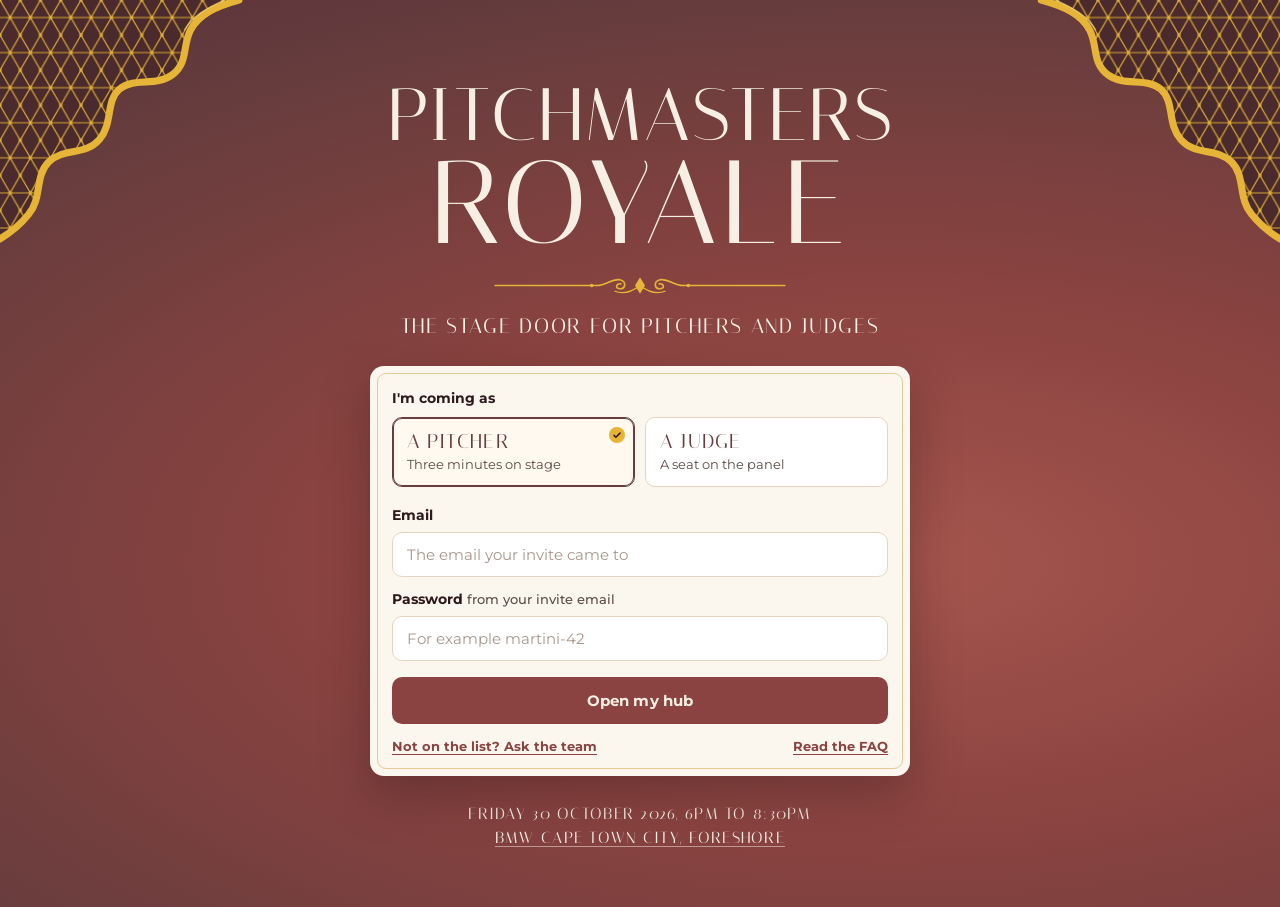
==== index.html @ 41f55804 "Pitchmasters Royale hub, admin console, backend v2 and emails Co-Authored-By: Claude Opus 5.5 <norep" ====
<!DOCTYPE html>
<html lang="en-GB">
<head>
<meta charset="utf-8">
<meta name="viewport" content="width=device-width, initial-scale=1">
<title>Pitchmasters Royale Pitch Hub</title>
<meta name="description" content="The stage door for Pitchmasters Royale pitchers and judges. Friday 30 October 2026, BMW Cape Town City.">
<meta name="theme-color" content="#663C3D">
<meta property="og:title" content="Pitchmasters Royale Pitch Hub">
<meta property="og:description" content="Your licence to pitch starts here. Friday 30 October 2026, BMW Cape Town City.">
<meta property="og:image" content="https://pitchershub.vercel.app/assets/email/royale-share.png">
<meta name="robots" content="noindex">
<link rel="icon" href="data:image/svg+xml,%3Csvg xmlns='http://www.w3.org/2000/svg' viewBox='0 0 64 64'%3E%3Crect width='64' height='64' rx='12' fill='%23663C3D'/%3E%3Ctext x='32' y='45' font-family='Georgia,serif' font-size='38' text-anchor='middle' fill='%23E6B537'%3EP%3C/text%3E%3C/svg%3E">
<link rel="preconnect" href="https://fonts.googleapis.com">
<link rel="preconnect" href="https://fonts.gstatic.com" crossorigin>
<link href="https://fonts.googleapis.com/css2?family=Italiana&family=Montserrat:ital,wght@0,400;0,500;0,600;0,700;0,800;1,500&display=swap" rel="stylesheet">
<link rel="stylesheet" href="assets/royale/tokens.css">
<style>
/* ============================================================
   PITCHMASTERS ROYALE · PITCH HUB · v2
   One file, no build step. Pitchers and judges share the hub;
   the flow switches on the signed-in role.
   Sections: 1 base · 2 stage door · 3 chrome · 4 sheets + steps
             · 5 rail · 6 nav · 7 overlays · 8 done · 9 responsive
   ============================================================ */

/* 1 · BASE -------------------------------------------------- */
*{box-sizing:border-box}
html,body{margin:0}
body{font-family:var(--pm-text);font-size:15px;line-height:1.55;color:var(--pm-ink);background:var(--pm-wine);-webkit-font-smoothing:antialiased}
[hidden]{display:none !important}
a{color:var(--pm-red);font-weight:700;text-decoration:underline;text-underline-offset:3px;text-decoration-thickness:1px}
a:hover{color:var(--pm-wine)}
button,input,textarea,select{font-family:inherit;font-size:inherit;color:inherit}
:focus-visible{outline:3px solid var(--pm-gold);outline-offset:2px;border-radius:6px}
.on-paper :focus-visible{outline-color:var(--pm-gold-ink)}
.display{font-family:var(--pm-display);font-weight:400;text-transform:uppercase;letter-spacing:.04em;line-height:1}
.sr{position:absolute;width:1px;height:1px;overflow:hidden;clip:rect(0 0 0 0);white-space:nowrap}
.spacer{flex:1}
@keyframes pmIn{from{opacity:0;transform:translateY(8px)}to{opacity:1;transform:none}}
@keyframes pmCurtain{from{opacity:0;transform:scale(.97)}to{opacity:1;transform:none}}
@media (prefers-reduced-motion:reduce){*{animation:none !important;transition:none !important}}

.btn{display:inline-flex;align-items:center;justify-content:center;gap:8px;border:0;border-radius:999px;padding:14px 28px;font-weight:700;font-size:15px;letter-spacing:.01em;cursor:pointer;text-decoration:none;transition:background .15s,transform .1s}
.btn:active{transform:translateY(1px)}
.btn-red{background:var(--pm-red);color:var(--pm-cream)}
.btn-red:hover{background:var(--pm-wine);color:var(--pm-cream)}
.btn-gold{background:var(--pm-gold);color:var(--pm-ink)}
.btn-gold:hover{background:var(--pm-gold-soft)}
.btn-line{background:transparent;color:var(--pm-cream);box-shadow:inset 0 0 0 1.5px rgba(247,239,227,.55)}
.btn-line:hover{box-shadow:inset 0 0 0 1.5px var(--pm-cream)}
.btn[disabled],.btn[data-busy="1"]{opacity:.7;cursor:progress}

/* fields */
.field{display:flex;flex-direction:column;gap:6px}
.label{font-size:13.5px;font-weight:700;color:var(--pm-ink)}
.label small{font-weight:500;color:var(--pm-ink-2);font-size:12.5px}
.input,.textarea,.select{width:100%;border:1.5px solid var(--pm-line);border-radius:var(--pm-r-md);padding:12px 14px;font-size:15px;background:#fff;color:var(--pm-ink)}
.textarea{line-height:1.6;resize:vertical}
.input:focus,.textarea:focus{border-color:var(--pm-gold-ink);outline:none;box-shadow:0 0 0 3px rgba(230,181,55,.35)}
::placeholder{color:#a8958c}
.hint{font-size:13px;color:var(--pm-ink-2)}
.wc{font-size:12.5px;font-weight:700;color:var(--pm-ink-2)}
.wc.good{color:var(--pm-ok)}
.chips{display:flex;gap:8px;flex-wrap:wrap}
.chip{padding:9px 16px;font-size:14px;font-weight:600;border-radius:999px;cursor:pointer;background:#fff;border:1.5px solid var(--pm-line);color:var(--pm-ink)}
.chip:hover{border-color:var(--pm-ink-2)}
.chip[aria-pressed="true"]{background:var(--pm-wine);border-color:var(--pm-wine);color:var(--pm-cream)}

/* 2 · STAGE DOOR ------------------------------------------- */
#gate{min-height:100vh;background:var(--pm-gradient);color:var(--pm-cream);position:relative;overflow:hidden;padding:clamp(56px,9vh,96px) 20px 56px;display:flex;flex-direction:column;align-items:center}
.corner{position:absolute;top:0;width:clamp(120px,19vw,260px);pointer-events:none;z-index:0}
.corner.l{left:0}
.corner.r{right:0;transform:scaleX(-1)}
.art{position:absolute;pointer-events:none;z-index:0;filter:drop-shadow(0 18px 30px rgba(30,10,12,.35))}
.gate-art-l{left:-2%;bottom:0;width:clamp(220px,25vw,380px)}
.gate-art-r{right:-2%;bottom:0;width:clamp(220px,25vw,380px)}
.gate-in{position:relative;z-index:1;width:100%;max-width:540px;text-align:center;animation:pmCurtain .6s ease both}
.title{font-family:var(--pm-display);font-weight:400;text-transform:uppercase;line-height:.92;margin:0}
.title .t1{display:block;font-size:clamp(40px,8.4vw,74px);letter-spacing:.02em}
.title .t2{display:block;font-size:clamp(58px,13vw,118px);letter-spacing:.04em}
.flourish{display:block;width:min(300px,70%);height:auto;margin:16px auto 0}
.gate-line{font-family:var(--pm-display);text-transform:uppercase;letter-spacing:.08em;font-size:clamp(17px,2.6vw,21px);margin:16px 0 0;line-height:1.3}
.gate-card{position:relative;background:var(--pm-paper);color:var(--pm-ink);border-radius:var(--pm-r-lg);padding:22px;margin:26px auto 0;text-align:left;box-shadow:var(--pm-shadow)}
.gate-card::before,.sheet::before{content:"";position:absolute;inset:7px;border:1px solid rgba(201,150,42,.45);border-radius:9px;pointer-events:none}
.roles{display:grid;grid-template-columns:1fr 1fr;gap:10px;margin:0 0 18px;border:0;padding:0}
.roles legend{font-size:13.5px;font-weight:700;margin-bottom:8px;padding:0}
.role-opt{position:relative;display:block;cursor:pointer}
.role-opt input{position:absolute;opacity:0;pointer-events:none}
.role-card{display:block;border:1.5px solid var(--pm-line);background:#fff;border-radius:var(--pm-r-md);padding:13px 14px 12px;transition:border-color .15s,box-shadow .15s,background .15s;height:100%}
.role-card b{display:block;padding-right:20px;font-family:var(--pm-display);font-weight:400;text-transform:uppercase;letter-spacing:.06em;font-size:20px;line-height:1.05;color:var(--pm-wine)}
.role-card span{display:block;font-size:12.5px;color:var(--pm-ink-2);margin-top:4px;line-height:1.4}
.role-opt:hover .role-card{border-color:var(--pm-ink-2)}
.role-opt input:checked + .role-card{border-color:var(--pm-wine);background:#fff9f0;box-shadow:inset 0 0 0 1px var(--pm-wine)}
.role-opt input:checked + .role-card::after{content:"";position:absolute;top:10px;right:10px;width:16px;height:16px;border-radius:50%;background:var(--pm-gold) url("data:image/svg+xml,%3Csvg xmlns='http://www.w3.org/2000/svg' viewBox='0 0 16 16'%3E%3Cpath d='M4 8.5l2.5 2.5L12 5.5' fill='none' stroke='%232E1A1B' stroke-width='2' stroke-linecap='round' stroke-linejoin='round'/%3E%3C/svg%3E") center/12px no-repeat}
.role-opt input:focus-visible + .role-card{outline:3px solid var(--pm-gold-ink);outline-offset:2px}
.gate-fields{display:flex;flex-direction:column;gap:12px}
#gateSubmit{width:100%;margin-top:16px;border-radius:var(--pm-r-md)}
.gate-error{background:var(--pm-err-bg);border:1px solid var(--pm-err-line);color:var(--pm-err);border-radius:var(--pm-r-md);padding:11px 13px;margin-top:12px;font-size:13.5px;font-weight:600;line-height:1.45}
.gate-error button{display:inline;background:none;border:0;padding:0;margin-top:6px;color:var(--pm-err);font-weight:800;text-decoration:underline;cursor:pointer}
.gate-help{display:flex;justify-content:space-between;gap:12px;flex-wrap:wrap;margin-top:14px;font-size:13px}
.linkish{background:none;border:0;padding:0;color:var(--pm-red);font-weight:700;text-decoration:underline;text-underline-offset:3px;cursor:pointer;font-size:13px}
.gate-facts{margin-top:26px;font-family:var(--pm-display);text-transform:uppercase;letter-spacing:.08em;font-size:16px;line-height:1.55}
.gate-facts a{color:var(--pm-cream);font-weight:400;text-decoration-color:rgba(247,239,227,.5)}

/* 3 · APP CHROME ------------------------------------------- */
#app{min-height:100vh;position:relative;isolation:isolate}
#app::before{content:"";position:fixed;inset:0;background:var(--pm-gradient);z-index:-1}
.topbar{position:sticky;top:0;z-index:30;background:rgba(58,32,35,.94);backdrop-filter:blur(8px);border-bottom:1px solid rgba(230,181,55,.45);color:var(--pm-cream)}
.topbar-in{max-width:1180px;margin:0 auto;padding:10px clamp(14px,3vw,24px);display:flex;align-items:center;gap:clamp(10px,2vw,18px);flex-wrap:wrap}
.brand{display:flex;flex-direction:column;line-height:1}
.brand .display{font-size:21px;letter-spacing:.06em}
.brand small{font-size:11.5px;color:rgba(247,239,227,.75);margin-top:4px;font-weight:600}
.who{display:flex;align-items:center;gap:8px;border:1px solid rgba(230,181,55,.5);border-radius:999px;padding:5px 6px 5px 14px}
.who-name{font-size:13.5px;font-weight:700;max-width:180px;overflow:hidden;text-overflow:ellipsis;white-space:nowrap}
.who-role{font-size:12px;font-weight:800;background:var(--pm-gold);color:var(--pm-ink);border-radius:999px;padding:3px 10px}
.prog{min-width:120px}
.prog-label{font-size:12px;font-weight:700}
.prog-track{height:6px;background:rgba(247,239,227,.18);border-radius:6px;overflow:hidden;margin-top:4px}
.prog-fill{height:100%;background:var(--pm-gold);border-radius:6px;transition:width .4s ease}
#savePill{font-size:12px;font-weight:700;border-radius:999px;padding:5px 11px;opacity:0;transition:opacity .25s;background:var(--pm-ok-bg);color:var(--pm-ok)}
#savePill.on{opacity:1}
#savePill.err{background:var(--pm-err-bg);color:var(--pm-err);opacity:1}
.top-actions{display:flex;gap:6px;align-items:center}
.top-btn{background:none;border:1px solid rgba(247,239,227,.4);color:var(--pm-cream);border-radius:999px;padding:7px 13px;font-size:13px;font-weight:700;cursor:pointer}
.top-btn:hover{border-color:var(--pm-cream)}
.top-btn.gold{background:var(--pm-gold);border-color:var(--pm-gold);color:var(--pm-ink)}
.top-btn.quiet{border-color:transparent;text-decoration:underline;text-underline-offset:3px;font-weight:600}
.shell{position:relative;z-index:1;max-width:1180px;margin:0 auto;padding:clamp(20px,4vw,34px) clamp(14px,3vw,24px) 56px}

/* 4 · SHEETS + STEPS --------------------------------------- */
.step{animation:pmIn .35s ease both}
.sheet{position:relative;background:var(--pm-paper);border-radius:var(--pm-r-lg);padding:clamp(26px,4.5vw,46px) clamp(22px,4.5vw,48px);box-shadow:var(--pm-shadow);overflow:hidden}
.sheet + .sheet{margin-top:18px}
.sheet h1,.sheet h2{font-family:var(--pm-display);font-weight:400;text-transform:uppercase;letter-spacing:.04em;color:var(--pm-wine);margin:0;line-height:.98}
.sheet h1{font-size:clamp(38px,6vw,66px)}
.sheet h2{font-size:clamp(24px,3vw,30px)}
.lede{font-size:16px;color:var(--pm-ink);max-width:60ch;margin:14px 0 0}
.lede.soft{color:var(--pm-ink-2);font-size:15px}
.sheet .art{opacity:.95}
.two-col{display:grid;grid-template-columns:1.45fr 1fr;gap:18px;align-items:start}
.stack{display:flex;flex-direction:column;gap:18px}
.pair{display:grid;grid-template-columns:1fr 1fr;gap:14px}

/* welcome */
.welcome-in{position:relative;z-index:1;max-width:620px}
.welcome-art{right:-30px;bottom:-10px;width:clamp(220px,32vw,380px)}
#checklist{list-style:none;margin:26px 0 0;padding:0;display:flex;flex-direction:column;gap:8px;max-width:470px}
.check{display:flex;align-items:center;gap:12px;width:100%;text-align:left;padding:11px 14px;border-radius:var(--pm-r-md);cursor:pointer;background:#fff;border:1.5px solid var(--pm-line)}
.check:hover{border-color:var(--pm-ink-2)}
.check.done{background:var(--pm-ok-bg);border-color:var(--pm-ok-line)}
.check-dot{width:22px;height:22px;flex:none;border-radius:50%;display:flex;align-items:center;justify-content:center;font-size:12px;font-weight:800;color:#fff;border:2px solid #cdb9a8}
.check.done .check-dot{background:var(--pm-ok);border-color:var(--pm-ok)}
.check-label{font-size:15px;font-weight:700}
.check-tag{font-size:12.5px;font-weight:700;color:var(--pm-ink-2)}
.check.done .check-tag{color:var(--pm-ok)}

/* the night */
.facts{display:grid;grid-template-columns:1fr 1fr;gap:18px 24px;margin-top:22px}
.fact dt{font-size:12.5px;font-weight:700;color:var(--pm-ink-2)}
.fact dd{margin:3px 0 0;font-family:var(--pm-display);text-transform:uppercase;letter-spacing:.05em;font-size:22px;line-height:1.15;color:var(--pm-ink)}
.fact dd small{display:block;font-family:var(--pm-text);text-transform:none;letter-spacing:0;font-size:13.5px;color:var(--pm-ink-2);margin-top:4px}
.run{list-style:none;margin:16px 0 0;padding:0;counter-reset:run}
.run li{display:flex;gap:14px;padding:12px 0;border-top:1px solid var(--pm-line);counter-increment:run}
.run li::before{content:counter(run);font-family:var(--pm-display);font-size:22px;color:var(--pm-red);width:22px;flex:none;line-height:1.1}
.run b{display:block;font-size:15px}
.run span{font-size:13.5px;color:var(--pm-ink-2)}
.wine-card{position:relative;background:var(--pm-night);color:var(--pm-cream);border-radius:var(--pm-r-lg);padding:28px;overflow:hidden;box-shadow:var(--pm-shadow)}
.wine-card .corner{width:110px}
.wine-card h2{font-family:var(--pm-display);font-weight:400;text-transform:uppercase;letter-spacing:.05em;color:var(--pm-gold);font-size:30px;line-height:1;margin:34px 0 0;position:relative}
.wine-card p{position:relative;margin:12px 0 0;font-size:14.5px}
.wine-card .muted{color:rgba(247,239,227,.82);font-size:13.5px}
.dress{margin-top:16px;padding:14px 16px;border-radius:var(--pm-r-md);background:rgba(247,239,227,.08);border:1px solid rgba(230,181,55,.35);position:relative}
.dress b{color:var(--pm-gold)}

/* three minutes */
.tips{display:grid;grid-template-columns:repeat(auto-fit,minmax(230px,1fr));gap:14px;margin:24px 0 0}
.tip{background:#fff;border:1px solid var(--pm-line);border-radius:var(--pm-r-md);padding:20px}
.tip h3{font-family:var(--pm-display);font-weight:400;text-transform:uppercase;letter-spacing:.06em;font-size:21px;margin:0;color:var(--pm-red)}
.tip p{font-size:14px;margin:8px 0 0}
.nudge{display:flex;gap:14px;align-items:center;flex-wrap:wrap;background:#fff7e3;border:1.5px solid var(--pm-gold);border-radius:var(--pm-r-md);padding:14px 18px;margin-top:20px}
.nudge p{flex:1;min-width:220px;font-size:14px;color:#5e440c;font-weight:600;margin:0}

/* photo */
.drop{display:block;margin-top:22px;border:2px dashed #d4c2b0;border-radius:var(--pm-r-lg);cursor:pointer;background:#fff;transition:border-color .15s}
.drop:hover,.drop.dragover{border-color:var(--pm-red)}
.drop.filled{border-style:solid;border-color:var(--pm-ok-line);padding:14px}
.drop-empty{padding:52px 24px;text-align:center}
.drop-empty b{display:block;font-family:var(--pm-display);font-weight:400;text-transform:uppercase;letter-spacing:.06em;font-size:28px;color:var(--pm-wine)}
.drop-empty span{display:block;font-size:14px;color:var(--pm-ink-2);margin-top:6px}
#coverPreview{width:100%;height:340px;border-radius:var(--pm-r-md);background:#eee center/cover no-repeat}
#coverCaption{font-size:13.5px;font-weight:700;color:var(--pm-ok);margin-top:10px}
#coverCaption.busy{color:var(--pm-ink-2)}
#coverCaption.err{color:var(--pm-err)}

/* review */
.rev{background:#fff;border:1px solid var(--pm-line);border-radius:var(--pm-r-md);padding:18px 20px}
.rev + .rev{margin-top:12px}
.rev-head{display:flex;align-items:center;justify-content:space-between;gap:12px;margin-bottom:6px}
.rev-head h3{font-family:var(--pm-display);font-weight:400;text-transform:uppercase;letter-spacing:.06em;font-size:20px;margin:0;color:var(--pm-wine)}
.rev-actions{display:flex;gap:12px}
.rev-note{font-size:13px;font-style:italic;color:var(--pm-ink-2);margin:0 0 6px}
.rev-row{display:grid;grid-template-columns:130px 1fr;gap:14px;padding:8px 0;border-top:1px solid var(--pm-paper-2)}
.rev-k{font-size:12.5px;font-weight:700;color:var(--pm-ink-2)}
.rev-v{font-size:14.5px;white-space:pre-wrap;overflow-wrap:anywhere}
.rev-v.empty{color:var(--pm-err);font-weight:600}
.lock-error{margin-top:14px}

/* 5 · RAIL (as the room will see you) ---------------------- */
.col-wrap{display:flex;gap:22px;align-items:flex-start}
.col-main{flex:1;min-width:0}
#rail{width:330px;flex:none;position:sticky;top:96px}
.bill{position:relative;background:var(--pm-night);color:var(--pm-cream);border-radius:var(--pm-r-lg);overflow:hidden;box-shadow:var(--pm-shadow)}
.bill::after{content:"";position:absolute;inset:7px;border:1px solid rgba(230,181,55,.5);border-radius:9px;pointer-events:none}
.bill-top{display:flex;justify-content:space-between;align-items:center;padding:14px 20px 0;font-size:12px;font-weight:700;color:rgba(247,239,227,.82)}
.bill-top b{background:var(--pm-gold);color:var(--pm-ink);border-radius:999px;padding:2px 9px;font-size:11.5px}
.bill-photo{margin:12px 16px 0;height:220px;border-radius:8px;background:#4a2b2e center/cover no-repeat;display:flex;align-items:center;justify-content:center;font-size:13px;color:rgba(247,239,227,.7);font-weight:600}
.bill-body{padding:16px 22px 24px}
.bill-name{font-family:var(--pm-display);text-transform:uppercase;letter-spacing:.05em;font-size:26px;line-height:1;color:var(--pm-gold)}
.bill-sub{font-size:14px;font-style:italic;margin-top:6px;color:var(--pm-cream)}
.bill-rule{display:block;width:150px;margin:14px 0}
.bill-text{font-size:13.5px;line-height:1.6;color:rgba(247,239,227,.9)}
.bill-foot{font-size:12px;color:rgba(247,239,227,.65);margin-top:14px;font-weight:600}
.rail-note{font-size:12.5px;color:rgba(247,239,227,.85);text-align:center;margin-top:10px}

/* 6 · NAV --------------------------------------------------- */
.nav{margin-top:26px;color:var(--pm-cream)}
.nav-steps{list-style:none;margin:0;padding:0;display:flex;flex-wrap:wrap;justify-content:center;gap:4px}
.nav-step{display:flex;align-items:center;gap:8px;padding:6px 10px;border-radius:999px;background:none;border:0;color:inherit;cursor:pointer}
.nav-step:hover{background:rgba(247,239,227,.08)}
.nav-num{width:30px;height:30px;flex:none;border-radius:50%;display:flex;align-items:center;justify-content:center;font-weight:800;font-size:13px;border:1.5px solid rgba(247,239,227,.55)}
.nav-step.done .nav-num{background:rgba(247,239,227,.14);border-color:var(--pm-gold);color:var(--pm-gold)}
.nav-step.active .nav-num{background:var(--pm-gold);border-color:var(--pm-gold);color:var(--pm-ink)}
.nav-label{font-size:13.5px;font-weight:600;color:rgba(247,239,227,.82);white-space:nowrap}
.nav-step.active .nav-label{color:var(--pm-cream);font-weight:800}
.nav-bar{display:flex;align-items:center;justify-content:space-between;gap:14px;flex-wrap:wrap;margin-top:18px}
.nav-next{font-size:14px;color:rgba(247,239,227,.85)}
.nav-next b{color:var(--pm-cream)}

/* 7 · OVERLAYS --------------------------------------------- */
.scrim{position:fixed;inset:0;background:rgba(42,22,24,.72);display:flex;align-items:center;justify-content:center;padding:20px;z-index:60}
.modal{background:var(--pm-paper);border-radius:var(--pm-r-lg);width:min(620px,100%);max-height:90vh;overflow:auto;box-shadow:0 30px 80px rgba(0,0,0,.45);animation:pmCurtain .3s ease both}
.modal.small{width:min(470px,100%)}
.modal-head{position:relative;background:var(--pm-night);color:var(--pm-cream);padding:24px 26px;overflow:hidden}
.modal-head .corner{width:96px}
.modal-head h2{position:relative;font-family:var(--pm-display);font-weight:400;text-transform:uppercase;letter-spacing:.05em;font-size:32px;line-height:1;margin:0;color:var(--pm-cream)}
.modal-head p{position:relative;margin:6px 0 0;font-size:14px;color:rgba(247,239,227,.85)}
.modal-x{position:absolute;top:14px;right:14px;width:36px;height:36px;border-radius:50%;border:1px solid rgba(247,239,227,.4);background:none;color:var(--pm-cream);font-size:18px;cursor:pointer;z-index:2}
.modal-body{padding:18px 26px 24px}
.faq-item{padding:14px 0;border-bottom:1px solid var(--pm-line)}
.faq-item h3{font-size:15.5px;margin:0}
.faq-item p{margin:4px 0 0;font-size:14px;color:var(--pm-ink-2)}
.host{display:flex;gap:12px;align-items:center;margin-bottom:14px}
.host-mark{width:44px;height:44px;border-radius:50%;background:var(--pm-wine);color:var(--pm-gold);font-family:var(--pm-display);font-size:22px;display:flex;align-items:center;justify-content:center;flex:none}
.ok-note{background:var(--pm-ok-bg);border:1px solid var(--pm-ok-line);border-radius:var(--pm-r-md);padding:16px;color:var(--pm-ok);font-weight:700;text-align:center}

/* 8 · DONE -------------------------------------------------- */
#done{position:fixed;inset:0;z-index:70;overflow:auto;background:var(--pm-gradient);color:var(--pm-cream);display:flex;align-items:center;justify-content:center;padding:56px 20px}
.done-in{position:relative;z-index:1;max-width:620px;text-align:center;animation:pmCurtain .6s ease both}
.done-in .title .t1{font-size:clamp(30px,5.6vw,46px)}
.done-in .title .t2{font-size:clamp(46px,10vw,92px)}
.done-copy{font-size:16.5px;margin:18px auto 0;max-width:46ch}
.recap{list-style:none;background:rgba(42,22,24,.35);border:1px solid rgba(230,181,55,.4);border-radius:var(--pm-r-lg);padding:14px 20px;margin:22px auto 0;max-width:420px;text-align:left}
.recap li{display:flex;align-items:center;gap:12px;padding:7px 0}
.recap i{width:22px;height:22px;flex:none;border-radius:50%;display:flex;align-items:center;justify-content:center;font-style:normal;font-size:12px;font-weight:800;border:1.5px solid rgba(247,239,227,.5)}
.recap li.in i{background:var(--pm-gold);border-color:var(--pm-gold);color:var(--pm-ink)}
.recap span{font-weight:700}
.recap em{margin-left:auto;font-style:normal;font-size:13px;color:rgba(247,239,227,.85)}
.done-mail{margin-top:16px;font-size:14px;color:rgba(247,239,227,.9)}
.done-art{bottom:0;right:2%;width:clamp(200px,26vw,360px)}

/* 9 · RESPONSIVE ------------------------------------------- */
@media (max-width:980px){
  .col-wrap{flex-direction:column}
  #rail{position:static;width:100%;max-width:460px;margin:0 auto}
  .gate-art-l,.gate-art-r{opacity:.35}
}
@media (max-width:760px){
  .two-col{grid-template-columns:1fr}
  .welcome-art,.done-art{display:none}
  .facts{grid-template-columns:1fr}
  .gate-art-l,.gate-art-r{display:none}
  .prog{display:none}
  .nav-label{display:none}
  .rev-row{grid-template-columns:1fr;gap:2px}
  .topbar{position:static}
  .topbar-in{row-gap:8px}
}
@media (max-width:520px){
  .who-name{max-width:110px}
  .brand small{display:none}
  .top-btn{padding:6px 10px}
  #coverPreview{height:260px}
  .roles{gap:8px}
  .role-card{padding:11px 11px 10px}
  .role-card b{font-size:18px}
  .pair{grid-template-columns:1fr}
  .brand{flex-basis:100%}
  .nav-step{padding:4px 3px}
  .nav-num{width:30px;height:30px}
  .nav-next{display:none}
}
</style>
</head>
<body>

<!-- ======================= STAGE DOOR ======================= -->
<section id="gate" aria-labelledby="gateTitle">
  <img class="corner l" src="assets/royale/lattice-corner.svg" alt="">
  <img class="corner r" src="assets/royale/lattice-corner.svg" alt="">
  <img class="art gate-art-l" src="assets/royale/card-player-left.webp" alt="" onerror="this.remove()">
  <img class="art gate-art-r" src="assets/royale/card-player-right.webp" alt="" onerror="this.remove()">

  <div class="gate-in">
    <h1 class="title" id="gateTitle"><span class="t1">Pitchmasters</span><span class="t2">Royale</span></h1>
    <img class="flourish" src="assets/royale/flourish.svg" alt="">
    <p class="gate-line">The stage door for pitchers and judges</p>

    <form class="gate-card on-paper" id="gateForm" autocomplete="on" novalidate>
      <fieldset class="roles">
        <legend>I'm coming as</legend>
        <label class="role-opt">
          <input type="radio" name="role" value="pitcher" checked>
          <span class="role-card"><b>A pitcher</b><span>Three minutes on stage</span></span>
        </label>
        <label class="role-opt">
          <input type="radio" name="role" value="judge">
          <span class="role-card"><b>A judge</b><span>A seat on the panel</span></span>
        </label>
      </fieldset>
      <div class="gate-fields">
        <div class="field">
          <label class="label" for="gateEmail">Email</label>
          <input class="input" id="gateEmail" type="email" name="email" placeholder="The email your invite came to" autocomplete="username" inputmode="email">
        </div>
        <div class="field">
          <label class="label" for="gatePassword">Password <small>from your invite email</small></label>
          <input class="input" id="gatePassword" type="password" name="password" placeholder="For example martini-42" autocomplete="current-password">
        </div>
      </div>
      <div id="gateError" class="gate-error" role="alert" hidden></div>
      <button class="btn btn-red" id="gateSubmit" type="submit">Open my hub</button>
      <div class="gate-help">
        <button type="button" class="linkish" data-open="ask">Not on the list? Ask the team</button>
        <button type="button" class="linkish" data-open="faq">Read the FAQ</button>
      </div>
    </form>

    <div class="gate-facts">
      <div id="gateWhen">Friday 30 October 2026, 6pm to 8:30pm</div>
      <div><a id="gateWhere" href="#" target="_blank" rel="noopener">BMW Cape Town City, Foreshore</a></div>
    </div>
  </div>
</section>

<!-- =========================== APP =========================== -->
<section id="app" hidden>
  <header class="topbar">
    <div class="topbar-in">
      <div class="brand"><span class="display">Pitchmasters Royale</span><small>Pitch hub</small></div>
      <div class="spacer"></div>
      <div class="who"><span class="who-name" id="whoName"></span><span class="who-role" id="whoRole"></span></div>
      <div class="prog" aria-live="polite">
        <div class="prog-label"><span id="doneCount">0</span> of <span id="doneTotal">6</span> done</div>
        <div class="prog-track"><div class="prog-fill" id="progFill" style="width:0%"></div></div>
      </div>
      <div id="savePill" role="status" aria-live="polite">Saved</div>
      <div class="top-actions">
        <button class="top-btn" data-open="faq">FAQ</button>
        <button class="top-btn gold" data-open="ask">Ask the team</button>
        <button class="top-btn quiet" id="signOut">Sign out</button>
      </div>
    </div>
  </header>

  <main class="shell">

    <!-- WELCOME -->
    <div class="step" data-step="welcome" hidden>
      <div class="sheet on-paper">
        <img class="art welcome-art" src="assets/royale/ticket-hands.webp" alt="" onerror="this.remove()">
        <div class="welcome-in">
          <h1><span data-only="pitcher">Your licence to pitch, </span><span data-only="judge">Welcome to the panel, </span><span id="welcomeFirst"></span></h1>
          <p class="lede" data-only="pitcher">You're on the bill for Pitchmasters Royale on <strong class="ev-date"></strong>. Three minutes, one spotlight and a room full of Voters in bow ties. This hub is where you hand us everything we need to put you on that stage looking unmissable.</p>
          <p class="lede" data-only="judge">Thank you for judging Pitchmasters Royale on <strong class="ev-date"></strong>. This hub is where you give us your headshot and a short profile, so we can introduce you properly on the night.</p>
          <p class="lede soft">Do these in order or jump around. Everything saves as you go, and it's all due by <strong class="ev-deadline"></strong>.</p>
          <ul id="checklist"></ul>
          <button class="btn btn-red" style="margin-top:26px" data-nav="next">Start with the night</button>
        </div>
      </div>
    </div>

    <!-- THE NIGHT -->
    <div class="step" data-step="night" hidden>
      <div class="two-col">
        <div class="sheet on-paper">
          <h1>The night</h1>
          <p class="lede">The name's Pitchmasters. Pitchmasters Royale. Our Casino Royale year-end gala, hosted by <span class="ev-host"></span>.</p>
          <dl class="facts">
            <div class="fact"><dt>Date</dt><dd class="ev-date"></dd></div>
            <div class="fact"><dt>Time</dt><dd class="ev-time"></dd></div>
            <div class="fact"><dt>Venue</dt><dd><span class="ev-venue"></span><small><a class="ev-map" href="#" target="_blank" rel="noopener"><span class="ev-venue-line"></span></a></small></dd></div>
            <div class="fact"><dt>On the night</dt><dd>Live pitches<small>Casino-style fun, a drinks tasting, good food and networking</small></dd></div>
          </dl>
          <h2 style="margin-top:30px">How it runs</h2>
          <ol class="run">
            <li><div><b>Doors open</b><span>Arrive, find your people, try your luck at the tables</span></div></li>
            <li><div><b>The pitches</b><span><span class="ev-mins"></span> minutes each, back to back</span></div></li>
            <li><div><b>The verdict</b><span>The judges and the Voters have their say</span></div></li>
            <li><div><b>A Pitchmaster is crowned</b><span>One story takes the title</span></div></li>
          </ol>
        </div>
        <div class="wine-card">
          <img class="corner r" src="assets/royale/lattice-corner.svg" alt="">
          <div data-only="pitcher">
            <h2>First in, best dressed</h2>
            <p>Arrive at <strong class="ev-early"></strong> and we'll film extra reels of you for your own channels, and Andrew will run your pitch through with you before doors, so you walk on certain.</p>
            <p class="muted">Choose your arrival time on the Logistics step.</p>
          </div>
          <div data-only="judge">
            <h2>Settle in before doors</h2>
            <p>Doors open at <strong class="ev-doors"></strong>. Give yourself time to park, grab a drink and meet the rest of the panel before the first pitcher walks on.</p>
            <p class="muted">Choose your arrival time on the Logistics step.</p>
          </div>
          <div class="dress"><b>Dress code.</b> <span class="ev-dress"></span></div>
        </div>
      </div>
    </div>

    <!-- THREE MINUTES (pitchers) -->
    <div class="step" data-step="three" hidden>
      <div class="sheet on-paper">
        <h1>Make three minutes count</h1>
        <p class="lede">Three minutes, then the bell. No slides, no lectern, just you and the room. Here's what wins it, and space to draft your own.</p>
        <div class="tips">
          <div class="tip"><h3>Storytelling</h3><p>Open on a moment, not a mission statement. One person, one turning point, one thing that changed. A room forgets your stats by the bar, but it remembers a story all the way home. Facts tell, stories sell.</p></div>
          <div class="tip"><h3>Presenting</h3><p>Plant your feet and pick three faces in the crowd to talk to, like friends. Slow down. A held pause pulls a room in closer than any clever line. Let your hands stay still until they have something to say.</p></div>
          <div class="tip"><h3>Business talk</h3><p>Say the problem so plainly a child would nod along. Then your fix, one proof that it already works, and a clear ask. Bring the one number that matters, not a spreadsheet. Clarity is the whole game.</p></div>
        </div>
      </div>
      <div class="sheet on-paper">
        <h2>Now draft yours</h2>
        <p class="lede soft">Sentence starters to get you moving. Nothing here is saved or sent; it's yours to rehearse. You can copy it from the Review at the end.</p>
        <div class="stack" style="margin-top:18px">
          <div class="field"><label class="label" for="pOpen">Your opening</label><input class="input" id="pOpen" data-field="pOpen" placeholder="It started when..."></div>
          <div class="field"><label class="label" for="pProblem">The problem</label><input class="input" id="pProblem" data-field="pProblem" placeholder="Every day, [who] struggles to..."></div>
          <div class="field"><label class="label" for="pBuild">Your fix and the proof</label><input class="input" id="pBuild" data-field="pBuild" placeholder="So we built ..., and already ..."></div>
          <div class="field"><label class="label" for="pAsk">Your ask</label><input class="input" id="pAsk" data-field="pAsk" placeholder="Tonight, I'm asking you to..."></div>
        </div>
        <div class="nudge">
          <p>Now say it out loud and time yourself to 2:45. Not there yet? Change a line and go again until it sounds like you.</p>
          <button type="button" class="linkish" id="clearPractice">Clear and start over</button>
        </div>
      </div>
    </div>

    <!-- PHOTO / PROGRAMME / PROFILE / REVIEW share the rail -->
    <div class="col-wrap" id="colWrap" hidden>
      <div class="col-main">

        <!-- PHOTO -->
        <div class="step" data-step="photo" hidden>
          <div class="sheet on-paper">
            <h1 data-only="pitcher">Look the part</h1>
            <h1 data-only="judge">Your headshot</h1>
            <p class="lede" data-only="pitcher">It goes on the programme and up on the screens. You, looking like the founder you are: portrait, bright, shoulders up.</p>
            <p class="lede" data-only="judge">We'll use it to introduce you on the screens and in our posts. A clear, bright, shoulders-up portrait works best.</p>
            <label class="drop" id="coverDrop">
              <input type="file" id="coverInput" accept="image/*" class="sr">
              <span id="coverFilled" hidden><span id="coverPreview" style="display:block"></span><span id="coverCaption" style="display:block"></span></span>
              <span class="drop-empty" id="coverEmpty" style="display:block"><b>Drop your photo here</b><span>or tap to choose one. JPG or PNG, portrait works best.</span></span>
            </label>
          </div>
        </div>

        <!-- SYNOPSIS (pitchers) -->
        <div class="step" data-step="synopsis" hidden>
          <div class="sheet on-paper">
            <h1>Your story in fifty words</h1>
            <p class="lede">This is your programme copy, what the Voters read before you speak. Give them the hook, not the CV.</p>
            <div class="stack" style="margin-top:22px">
              <div class="field"><label class="label" for="fBusiness">Business name</label><input class="input" id="fBusiness" data-field="business" placeholder="Your business"></div>
              <div class="field"><label class="label" for="fTagline">Tagline</label><input class="input" id="fTagline" data-field="tagline" placeholder="One line that sums you up"></div>
              <div class="field">
                <div style="display:flex;justify-content:space-between;align-items:baseline;gap:10px"><label class="label" for="fSynopsis">Synopsis</label><span class="wc" id="wcSynopsis" aria-live="polite">0 of about 50 words</span></div>
                <textarea class="textarea" id="fSynopsis" data-field="synopsis" rows="6" placeholder="Who you are, what you've built, and why the room should lean in"></textarea>
              </div>
            </div>
          </div>
        </div>

        <!-- PROFILE (judges) -->
        <div class="step" data-step="profile" hidden>
          <div class="sheet on-paper">
            <h1>Your judge's profile</h1>
            <p class="lede">How we'll introduce you to the room. Keep the bio short and human: what you do, and why founders should be glad you're on the panel.</p>
            <div class="stack" style="margin-top:22px">
              <div class="pair">
                <div class="field"><label class="label" for="fTitle">Job title</label><input class="input" id="fTitle" data-field="title" placeholder="For example Founder and CEO"></div>
                <div class="field"><label class="label" for="fCompany">Company</label><input class="input" id="fCompany" data-field="business" placeholder="Where you work"></div>
              </div>
              <div class="field">
                <div style="display:flex;justify-content:space-between;align-items:baseline;gap:10px"><label class="label" for="fBio">Short bio</label><span class="wc" id="wcBio" aria-live="polite">0 of 50 to 80 words</span></div>
                <textarea class="textarea" id="fBio" data-field="bio" rows="6" placeholder="Written in the third person, 50 to 80 words"></textarea>
              </div>
              <div class="field">
                <span class="label" id="lensLabel">Your judging lens <small>if you know it</small></span>
                <div class="chips" id="lensChips" role="group" aria-labelledby="lensLabel"></div>
              </div>
              <div class="field"><label class="label" for="fLinkedin">LinkedIn or website</label><input class="input" id="fLinkedin" data-field="linkedin" placeholder="linkedin.com/in/yourname"></div>
            </div>
          </div>
        </div>

        <!-- REVIEW -->
        <div class="step" data-step="review" hidden>
          <div class="sheet on-paper">
            <h1>One last look</h1>
            <p class="lede">Everything you're handing us. Edit anything that's not quite right, then lock it in. You can still change things until <strong class="ev-deadline"></strong>.</p>
            <div id="reviewList" style="margin-top:22px"></div>
            <div id="lockError" class="gate-error lock-error" role="alert" hidden></div>
          </div>
        </div>
      </div>

      <aside id="rail" aria-label="Preview">
        <div class="bill">
          <div class="bill-top"><span id="billLabel">As the room will see you</span><b>Live preview</b></div>
          <div class="bill-photo" id="billPhoto">Your photo</div>
          <div class="bill-body">
            <div class="bill-name" id="billName"></div>
            <div class="bill-sub" id="billSub"></div>
            <img class="bill-rule" src="assets/royale/flourish.svg" alt="">
            <div class="bill-text" id="billText"></div>
            <div class="bill-foot" id="billFoot"></div>
          </div>
        </div>
        <p class="rail-note">This preview updates as you type.</p>
      </aside>
    </div>

    <!-- LOGISTICS -->
    <div class="step" data-step="logistics" hidden>
      <div class="two-col">
        <div class="sheet on-paper">
          <h1>Before the bell</h1>
          <div class="stack" style="margin-top:22px">
            <div class="field">
              <span class="label" id="arrivalLabel">When will you arrive?</span>
              <div class="chips" id="arrivalChips" role="group" aria-labelledby="arrivalLabel"></div>
              <p class="hint" id="arrivalPerk" data-only="pitcher" style="margin:4px 0 0"></p>
            </div>
            <div class="field" data-only="pitcher">
              <span class="label" id="avLabel">On-stage needs</span>
              <div class="chips" id="avChips" role="group" aria-labelledby="avLabel"></div>
            </div>
            <div class="field"><label class="label" for="fPhone">Mobile number</label><input class="input" id="fPhone" data-field="phone" style="max-width:300px" placeholder="+27 ..." inputmode="tel" autocomplete="tel"></div>
            <div class="field"><label class="label" for="fDietary">Dietary or access needs</label><input class="input" id="fDietary" data-field="dietary" placeholder="Anything we should cater for?"></div>
            <div class="field"><label class="label" for="fNotes">Anything else?</label><textarea class="textarea" id="fNotes" data-field="notes" rows="3" placeholder="A request, a question, a nervous thought. Tell us."></textarea></div>
          </div>
        </div>
        <div class="wine-card">
          <img class="corner r" src="assets/royale/lattice-corner.svg" alt="">
          <h2>Almost there</h2>
          <p>Fill these in, then continue to read everything through once before you lock it in.</p>
          <p class="muted">You can come back and change anything until <strong class="ev-deadline"></strong>.</p>
          <div class="dress"><b>Dress code.</b> <span class="ev-dress"></span></div>
        </div>
      </div>
    </div>

    <!-- NAV -->
    <nav class="nav" aria-label="Steps">
      <ol class="nav-steps" id="navSteps"></ol>
      <div class="nav-bar">
        <button class="btn btn-line" data-nav="back">Back</button>
        <div class="nav-next" id="navNext">Next: <b id="navNextLabel"></b></div>
        <button class="btn btn-gold" data-nav="next" id="navNextBtn">Continue</button>
      </div>
    </nav>
  </main>
</section>

<!-- =========================== FAQ =========================== -->
<div class="scrim" id="faq" hidden data-close="faq">
  <div class="modal on-paper" role="dialog" aria-modal="true" aria-labelledby="faqTitle">
    <div class="modal-head">
      <img class="corner r" src="assets/royale/lattice-corner.svg" alt="">
      <button class="modal-x" data-close="faq" aria-label="Close">✕</button>
      <h2 id="faqTitle">Frequent fears and questions</h2>
      <p>Before you ask, the answer might be here.</p>
    </div>
    <div class="modal-body">
      <div id="faqList"></div>
      <p style="text-align:center;margin:18px 0 0;font-size:14px">Still stuck? <button class="linkish" data-open="ask">Ask the team</button></p>
    </div>
  </div>
</div>

<!-- =========================== ASK =========================== -->
<div class="scrim" id="ask" hidden data-close="ask">
  <div class="modal small on-paper" role="dialog" aria-modal="true" aria-labelledby="askTitle">
    <div class="modal-head">
      <button class="modal-x" data-close="ask" aria-label="Close">✕</button>
      <h2 id="askTitle">Ask the team</h2>
      <p>Your message goes straight to Annie and Lee-Anne by email.</p>
    </div>
    <div class="modal-body">
      <div class="host">
        <div class="host-mark">A</div>
        <div><div style="font-weight:800" id="hostName">Annie Olufuwa</div><div class="hint">Get Story'd, your host</div></div>
      </div>
      <p style="margin:0 0 14px;font-size:14px"><a id="hostMail" href="mailto:annie@getstoryd.com">annie@getstoryd.com</a><br><a id="hostTel" href="tel:+27763582634">+27 76 358 2634</a></p>
      <form id="askForm" class="stack" style="gap:12px" novalidate>
        <div class="field" id="askWhoFields">
          <label class="label" for="askName">Your name</label>
          <input class="input" id="askName" autocomplete="name">
          <label class="label" for="askEmail" style="margin-top:8px">Your email</label>
          <input class="input" id="askEmail" type="email" autocomplete="email" placeholder="So we can reply">
        </div>
        <div class="field"><label class="label" for="askMsg">Your message</label><textarea class="textarea" id="askMsg" rows="4" placeholder="Type your question and we'll reply by email"></textarea></div>
        <div id="askError" class="gate-error" role="alert" hidden style="margin:0"></div>
        <button class="btn btn-red" id="askSend" type="submit">Send message</button>
      </form>
      <div class="ok-note" id="askDone" hidden>Sent. Annie and Lee-Anne will reply by email.</div>
    </div>
  </div>
</div>

<!-- =========================== DONE =========================== -->
<div id="done" hidden role="dialog" aria-modal="true" aria-labelledby="doneTitle">
  <img class="corner l" src="assets/royale/lattice-corner.svg" alt="" style="position:fixed">
  <img class="corner r" src="assets/royale/lattice-corner.svg" alt="" style="position:fixed">
  <img class="art done-art" src="assets/royale/napoleon.webp" alt="" onerror="this.remove()" style="position:fixed">
  <div class="done-in">
    <h1 class="title" id="doneTitle"><span class="t1" id="doneT1">Break a leg,</span><span class="t2" id="doneFirst"></span></h1>
    <img class="flourish" src="assets/royale/flourish.svg" alt="">
    <p class="done-copy" id="doneCopy"></p>
    <ul class="recap" id="doneRecap"></ul>
    <p class="done-mail" id="doneMail" hidden>We've emailed you a confirmation.</p>
    <button class="btn btn-gold" id="doneClose" style="margin-top:22px">Back to the hub</button>
    <p class="done-mail">Everything is saved. Pop back any time to change things until <span class="ev-deadline"></span>.</p>
  </div>
</div>

<script>
/* ============================================================
   PITCH HUB · APPLICATION LOGIC
   state -> derived flags -> paint. Plain DOM, no framework.
   Demo without a backend: add ?demo=pitcher or ?demo=judge
   ============================================================ */

/* --- CONFIG: everything that changes per event lives here --- */
var CONFIG = {
  apiUrl: 'https://script.google.com/macros/s/AKfycbzG0bBQcG8uOw1QdrFOuSOmysY53N804XaIbGxyxTea_7EA80Qhue3Q59P_HFw3gdqt8w/exec',
  event: {
    dateLong:  'Friday 30 October 2026',
    time:      '6pm to 8:30pm',
    doors:     '6pm',
    venue:     'BMW Cape Town City',
    venueLine: 'Harbour Arch, Foreshore, Cape Town',
    mapsUrl:   'https://www.google.com/maps/search/?api=1&query=BMW+Cape+Town+City+Harbour+Arch+Foreshore+Cape+Town',
    host:      'BMW Cape Town City',
    deadline:  'Wednesday 28 October',
    pitchMinutes: 3,
    earlyTime: '5:15',
    dress:     'Dress to impress: bow ties, posh frocks, slick jackets and a touch of 007 glamour.'
  },
  host: { name:'Annie Olufuwa', email:'annie@getstoryd.com', phone:'+27 76 358 2634', tel:'+27763582634' },
  saveDebounceMs: 900,
  pulseMs: 1600
};

var DEMO = (function () { var m = /[?&]demo=(pitcher|judge)/.exec(location.search); return m ? m[1] : ''; })();

/* --- FLOWS: the steps each role sees, in order --- */
var FLOWS = {
  pitcher: [
    { id:'welcome',   label:'Welcome',       tag:'Start here' },
    { id:'night',     label:'The night',     tag:'Read it' },
    { id:'three',     label:'Three minutes', tag:'Practise' },
    { id:'photo',     label:'Your photo',    tag:'Required' },
    { id:'synopsis',  label:'Your synopsis', tag:'Required' },
    { id:'logistics', label:'Logistics',     tag:'Required' },
    { id:'review',    label:'Review',        tracked:false }
  ],
  judge: [
    { id:'welcome',   label:'Welcome',       tag:'Start here' },
    { id:'night',     label:'The night',     tag:'Read it' },
    { id:'photo',     label:'Your headshot', tag:'Required' },
    { id:'profile',   label:'Your profile',  tag:'Required' },
    { id:'logistics', label:'Logistics',     tag:'Required' },
    { id:'review',    label:'Review',        tracked:false }
  ]
};
var RAIL_STEPS = { photo:1, synopsis:1, profile:1, review:1 };
var SAVE_FIELDS = {
  pitcher: ['business','tagline','synopsis','arrival','onStageNeeds','phone','dietary','notes'],
  judge:   ['business','title','bio','lens','linkedin','arrival','phone','dietary','notes']
};
var ARRIVAL = {
  pitcher: [CONFIG.event.earlyTime + ' (early)', '5:45', 'On the dot, 6:00'],
  judge:   ['5:30', '5:45', 'On the dot, 6:00']
};
var AV_OPTIONS   = ['Just me and a mic', 'Music cue', 'Something else'];
var LENS_OPTIONS = ['Public speaking', 'Storytelling', 'Business', 'Not sure yet'];

var FAQS = {
  pitcher: [
    { q:'How long do I actually get?', a:'Three minutes, then the bell. Rehearse to 2:45 and you will never feel it coming.' },
    { q:'Can I get a rehearsal in?', a:'Yes. Arrive at ' + CONFIG.event.earlyTime + ' and Andrew will run your pitch through with you before doors. It is the fastest way to walk on certain.' },
    { q:'What do I get for arriving early?', a:'Extra reels filmed for your own channels, and that run-through with Andrew. Choose ' + CONFIG.event.earlyTime + ' on the Logistics step.' },
    { q:'What should I wear?', a:CONFIG.event.dress },
    { q:'What should my photo look like?', a:'You, looking like the founder you are. Portrait, bright, shoulders up. It goes on the programme and the screens.' },
    { q:'When is everything due?', a:'By ' + CONFIG.event.deadline + ', two days before the night. You can keep editing until then.' },
    { q:'What if I freeze?', a:"You won't. There's a friendly face at the side of the stage and a glass of something waiting after. Breathe. Begin." }
  ],
  judge: [
    { q:'What do you need from me?', a:'A headshot, your job title and company, a 50 to 80 word bio, your LinkedIn or website, and your arrival time and mobile number.' },
    { q:'How will the judging work?', a:'Annie is finalising the judging format and will share the details with the panel before the night.' },
    { q:'What should I wear?', a:CONFIG.event.dress },
    { q:'When is everything due?', a:'By ' + CONFIG.event.deadline + ', so we can introduce you properly on the screens and in our posts.' },
    { q:'Where is it?', a:CONFIG.event.venue + ', ' + CONFIG.event.venueLine + '. Doors open at ' + CONFIG.event.doors + '.' }
  ]
};

/* --- STATE --- */
var state = {
  role: 'pitcher', person: null, auth: null, idx: 0, visited: {},
  form: { business:'', tagline:'', synopsis:'', title:'', bio:'', lens:'', linkedin:'',
          arrival:'', onStageNeeds:'', phone:'', dietary:'', notes:'',
          coverURL:'', coverName:'',
          pOpen:'', pProblem:'', pBuild:'', pAsk:'' }   // p* = rehearsal only, never sent
};

var $  = function (s, r) { return (r || document).querySelector(s); };
var $$ = function (s, r) { return Array.prototype.slice.call((r || document).querySelectorAll(s)); };
var esc = function (s) { return String(s == null ? '' : s).replace(/[&<>"]/g, function (c) { return ({'&':'&amp;','<':'&lt;','>':'&gt;','"':'&quot;'})[c]; }); };
var words = function (s) { s = String(s || '').trim(); return s ? s.split(/\s+/).length : 0; };
var flow = function () { return FLOWS[state.role]; };
var cur  = function () { return flow()[state.idx]; };

/* --- COMPLETION RULES --- */
function isDone(id) {
  var f = state.form;
  switch (id) {
    case 'welcome': case 'night': case 'three': return !!state.visited[id];
    case 'photo':     return !!(f.coverURL || f.coverName);
    case 'synopsis':  return !!f.synopsis.trim();
    case 'profile':   return !!f.bio.trim();
    case 'logistics': return !!(f.arrival && f.phone.trim());
  }
  return false;
}
function progress() {
  var tracked = flow().filter(function (s) { return s.tracked !== false; });
  var n = tracked.filter(function (s) { return isDone(s.id); }).length;
  return { count:n, total:tracked.length, pct:Math.round(n / tracked.length * 100) };
}

/* ============================================================
   EVENT FACTS into the page
   ============================================================ */
function fillEvent() {
  var e = CONFIG.event;
  var put = function (sel, txt) { $$(sel).forEach(function (el) { el.textContent = txt; }); };
  put('.ev-date', e.dateLong); put('.ev-time', e.time); put('.ev-venue', e.venue);
  put('.ev-venue-line', e.venueLine); put('.ev-deadline', e.deadline); put('.ev-early', e.earlyTime);
  put('.ev-doors', e.doors); put('.ev-dress', e.dress.replace(/^Dress to impress:\s*/, 'Dress to impress. Think ')); put('.ev-mins', e.pitchMinutes);
  put('.ev-host', e.host);
  $$('.ev-map').forEach(function (a) { a.href = e.mapsUrl; });
  $('#gateWhen').textContent = e.dateLong + ', ' + e.time;
  $('#gateWhere').textContent = e.venue + ', ' + e.venueLine.split(',')[1].trim();
  $('#gateWhere').href = e.mapsUrl;
  $('#hostName').textContent = CONFIG.host.name;
  $('#hostMail').textContent = CONFIG.host.email; $('#hostMail').href = 'mailto:' + CONFIG.host.email;
  $('#hostTel').textContent = CONFIG.host.phone;  $('#hostTel').href = 'tel:' + CONFIG.host.tel;
}

/* ============================================================
   STAGE DOOR
   ============================================================ */
var gateBusy = false;
function gateRole() { var r = $('input[name="role"]:checked'); return r ? r.value : 'pitcher'; }
function setGateRole(role) { var r = $('input[name="role"][value="' + role + '"]'); if (r) r.checked = true; }
function gateFail(html) { var el = $('#gateError'); el.innerHTML = html; el.hidden = false; }

$('#gateForm').addEventListener('submit', function (e) { e.preventDefault(); tryGate(); });
['#gateEmail','#gatePassword'].forEach(function (s) { $(s).addEventListener('input', function () { $('#gateError').hidden = true; }); });
$$('input[name="role"]').forEach(function (r) { r.addEventListener('change', function () { $('#gateError').hidden = true; }); });

function tryGate() {
  if (gateBusy) return;
  $('#gateError').hidden = true;
  var email = ($('#gateEmail').value || '').trim().toLowerCase();
  var pass  = ($('#gatePassword').value || '').trim();
  var role  = gateRole();
  if (!email) return gateFail('Enter the email address your invite was sent to.');
  if (!pass)  return gateFail('Enter the password from your invite email. It looks like <b>martini-42</b>.');

  gateBusy = true;
  var btn = $('#gateSubmit'); btn.dataset.busy = '1'; btn.textContent = 'Checking the guest list…';
  API.signIn(email, pass, role).then(function (res) {
    gateBusy = false; btn.dataset.busy = ''; btn.textContent = 'Open my hub';
    if (res && res.ok) { state.auth = { email:email, password:pass, role:role }; remember(); return enter(res.person); }
    var err = res && res.error;
    if (err === 'wrong_role') {
      var other = res.role === 'judge' ? 'a judge' : 'a pitcher';
      gateFail('That email is on the list as ' + other + '.<br><button type="button" id="switchRole">Switch to ' + other + ' and open the door</button>');
      $('#switchRole').addEventListener('click', function () { setGateRole(res.role); tryGate(); });
      return;
    }
    gateFail(
      err === 'bad_password' ? "That password doesn't match the one in your invite email. Check it, or ask the team to resend it." :
      err === 'not_found'    ? "We can't find that email on the list. Use the address your invite came to, or ask the team to add you." :
      err === 'withdrawn'    ? 'This invite is no longer active. If that is a mistake, ask the team.' :
                               "We couldn't reach the hub just now. Wait a moment and try again."
    );
  });
}

function remember() { try { sessionStorage.setItem('pmRoyaleAuth', JSON.stringify(state.auth)); } catch (e) {} }
function forget()   { try { sessionStorage.removeItem('pmRoyaleAuth'); } catch (e) {} }

function enter(p) {
  state.person = p || {};
  state.role = p.role === 'judge' ? 'judge' : 'pitcher';
  var f = state.form;
  ['business','tagline','synopsis','title','bio','lens','linkedin','arrival','onStageNeeds','phone','dietary','notes']
    .forEach(function (k) { f[k] = p[k] || ''; });
  if (p.coverThumb) { f.coverURL = p.coverThumb; f.coverName = 'Photo on file'; }
  else if (p.coverUrl) { f.coverName = 'Photo on file'; }

  state.idx = 0; state.visited = { welcome:true };
  $$('[data-only]').forEach(function (el) { el.hidden = el.dataset.only !== state.role; });
  $('#gate').hidden = true; $('#app').hidden = false;

  var first = p.first || (p.name || '').split(' ')[0] || (state.role === 'judge' ? 'Judge' : 'Pitcher');
  $('#whoName').textContent = p.name || first;
  $('#whoRole').textContent = state.role === 'judge' ? 'Judge' : 'Pitcher';
  $('#welcomeFirst').textContent = first + '.';
  $('#doneFirst').textContent = first + '.';
  $('#doneT1').textContent = state.role === 'judge' ? 'See you on the panel,' : 'Break a leg,';
  $('#billLabel').textContent = state.role === 'judge' ? 'How we will introduce you' : 'As the room will see you';
  $('#askWhoFields').hidden = true;

  $$('[data-field]').forEach(function (el) { el.value = f[el.dataset.field] || ''; });
  buildChips('#arrivalChips', 'arrival', ARRIVAL[state.role]);
  buildChips('#avChips', 'onStageNeeds', AV_OPTIONS);
  buildChips('#lensChips', 'lens', LENS_OPTIONS);
  $('#faqList').innerHTML = FAQS[state.role].map(function (x) {
    return '<div class="faq-item"><h3>' + esc(x.q) + '</h3><p>' + esc(x.a) + '</p></div>';
  }).join('');
  paint();
  window.scrollTo(0, 0);
}

$('#signOut').addEventListener('click', function () { forget(); location.href = location.pathname + (DEMO ? '?demo=' + DEMO : ''); });

/* ============================================================
   FIELDS · saving
   ============================================================ */
var REHEARSAL_ONLY = { pOpen:1, pProblem:1, pBuild:1, pAsk:1 };
function setField(key, value) {
  state.form[key] = value;
  if (!REHEARSAL_ONLY[key]) API.saveDraft();
  paintLive();
}
$$('[data-field]').forEach(function (el) {
  el.addEventListener('input', function () { setField(el.dataset.field, el.value); });
});

var pillTimer;
function pill(kind, text) {
  var p = $('#savePill');
  clearTimeout(pillTimer);
  p.textContent = text; p.classList.toggle('err', kind === 'err'); p.classList.add('on');
  if (kind !== 'err') pillTimer = setTimeout(function () { p.classList.remove('on'); }, CONFIG.pulseMs);
}

/* photo: instant local preview, resized upload to the team's Drive */
var coverInput = $('#coverInput');
coverInput.addEventListener('change', function () {
  var file = coverInput.files && coverInput.files[0];
  if (!file) return;
  if (file.type.indexOf('image/') !== 0) { caption('err', 'That file is not an image. Choose a JPG or PNG.'); return; }
  var reader = new FileReader();
  reader.onload = function () {
    state.form.coverURL = reader.result; state.form.coverName = file.name;
    paintLive();
    caption('busy', 'Uploading ' + file.name + '…');
    API.uploadPhoto(file).then(function (res) {
      if (res && res.ok) { caption('ok', '✓ ' + file.name + ' is saved. Tap to replace it.'); pill('ok', 'Saved'); }
      else caption('err', "We couldn't save that photo. Check your connection and choose it again.");
    });
  };
  reader.readAsDataURL(file);
});
function caption(kind, text) { var c = $('#coverCaption'); c.className = kind === 'ok' ? '' : kind; c.textContent = text; }
var drop = $('#coverDrop');
['dragenter','dragover'].forEach(function (ev) { drop.addEventListener(ev, function (e) { e.preventDefault(); drop.classList.add('dragover'); }); });
['dragleave','drop'].forEach(function (ev) { drop.addEventListener(ev, function (e) { e.preventDefault(); drop.classList.remove('dragover'); }); });
drop.addEventListener('drop', function (e) {
  var file = e.dataTransfer && e.dataTransfer.files && e.dataTransfer.files[0];
  if (!file) return;
  coverInput.files = e.dataTransfer.files;
  coverInput.dispatchEvent(new Event('change'));
});

$('#clearPractice').addEventListener('click', function () {
  ['pOpen','pProblem','pBuild','pAsk'].forEach(function (k) { state.form[k] = ''; var el = $('[data-field="' + k + '"]'); if (el) el.value = ''; });
  paintLive();
});

function buildChips(sel, field, options) {
  var mount = $(sel); if (!mount) return;
  mount.innerHTML = '';
  options.forEach(function (opt) {
    var b = document.createElement('button');
    b.type = 'button'; b.className = 'chip'; b.textContent = opt;
    b.setAttribute('aria-pressed', state.form[field] === opt ? 'true' : 'false');
    b.addEventListener('click', function () {
      $$('.chip', mount).forEach(function (c) { c.setAttribute('aria-pressed', c === b ? 'true' : 'false'); });
      setField(field, opt);
    });
    mount.appendChild(b);
  });
}

/* ============================================================
   NAVIGATION
   ============================================================ */
function go(i) {
  state.idx = Math.max(0, Math.min(flow().length - 1, i));
  state.visited[cur().id] = true;
  paint();
  window.scrollTo({ top:0, behavior:'smooth' });
}
function goId(id) { flow().forEach(function (s, i) { if (s.id === id) go(i); }); }

$$('[data-nav]').forEach(function (btn) {
  btn.addEventListener('click', function () {
    if (btn.dataset.nav === 'back') { if (state.idx > 0) go(state.idx - 1); return; }
    if (state.idx < flow().length - 1) { go(state.idx + 1); return; }
    lockItIn();
  });
});

function lockItIn() {
  var btn = $('#navNextBtn');
  if (btn.dataset.busy === '1') return;
  $('#lockError').hidden = true;
  btn.dataset.busy = '1'; btn.textContent = 'Locking it in…';
  API.submit().then(function (res) {
    btn.dataset.busy = ''; btn.textContent = 'Lock it in';
    if (!res || !res.ok) {
      var el = $('#lockError');
      el.textContent = "We couldn't lock it in just now. Your answers are still here. Check your connection and press Lock it in again.";
      el.hidden = false; return;
    }
    showDone(!!res.emailed);
  });
}

function showDone(emailed) {
  var judge = state.role === 'judge';
  $('#doneCopy').textContent = judge
    ? "We've got everything we need to introduce you. All that's left is " + CONFIG.event.venue + ', a room in black tie, and a front-row seat on ' + CONFIG.event.dateLong.replace(' 2026', '') + '.'
    : "We've got your story. All that's left is " + CONFIG.event.venue + ', a full room and your ' + CONFIG.event.pitchMinutes + ' minutes on ' + CONFIG.event.dateLong.replace(' 2026', '') + '.';
  var rows = judge
    ? [['Your headshot','photo'], ['Your profile','profile'], ['Logistics','logistics']]
    : [['Your photo','photo'], ['Your synopsis','synopsis'], ['Logistics','logistics']];
  $('#doneRecap').innerHTML = rows.map(function (r) {
    var d = isDone(r[1]);
    return '<li class="' + (d ? 'in' : '') + '"><i>' + (d ? '✓' : '') + '</i><span>' + r[0] + '</span><em>' + (d ? 'In' : 'Still to add') + '</em></li>';
  }).join('');
  $('#doneMail').hidden = !emailed;
  $('#done').hidden = false;
  $('#doneClose').focus();
}
$('#doneClose').addEventListener('click', function () { $('#done').hidden = true; });

/* ============================================================
   OVERLAYS
   ============================================================ */
var lastFocus;
$$('[data-open]').forEach(function (el) {
  el.addEventListener('click', function () {
    var id = el.dataset.open;
    lastFocus = document.activeElement;
    if (id === 'ask') {
      $('#faq').hidden = true;
      $('#askForm').hidden = false; $('#askDone').hidden = true; $('#askError').hidden = true;
      $('#askWhoFields').hidden = !!state.auth;
    }
    $('#' + id).hidden = false;
    var x = $('#' + id + ' .modal-x'); if (x) x.focus();
  });
});
function closeAll() { $('#faq').hidden = true; $('#ask').hidden = true; if (lastFocus && lastFocus.focus) lastFocus.focus(); }
$$('[data-close]').forEach(function (el) {
  el.addEventListener('click', function (e) { if (e.target === el || el.classList.contains('modal-x')) closeAll(); });
});
document.addEventListener('keydown', function (e) { if (e.key === 'Escape') { closeAll(); $('#done').hidden = true; } });

$('#askForm').addEventListener('submit', function (e) {
  e.preventDefault();
  var msg = $('#askMsg').value.trim();
  var email = state.auth ? state.auth.email : $('#askEmail').value.trim();
  var name = state.auth ? '' : $('#askName').value.trim();
  var err = $('#askError'); err.hidden = true;
  if (!msg) { err.textContent = 'Type your question first.'; err.hidden = false; return; }
  if (!state.auth && !/^[^@\s]+@[^@\s]+\.[^@\s]+$/.test(email)) { err.textContent = 'Add your email so we can reply.'; err.hidden = false; return; }
  var btn = $('#askSend'); btn.dataset.busy = '1'; btn.textContent = 'Sending…';
  API.askTeam(msg, email, name).then(function (res) {
    btn.dataset.busy = ''; btn.textContent = 'Send message';
    if (!res || !res.ok) { err.textContent = "We couldn't send that just now. Try again, or email " + CONFIG.host.email + '.'; err.hidden = false; return; }
    $('#askForm').hidden = true; $('#askDone').hidden = false; $('#askMsg').value = '';
  });
});

/* ============================================================
   REVIEW
   ============================================================ */
function reviewModel() {
  var f = state.form, judge = state.role === 'judge';
  var model = [
    { title: judge ? 'Your headshot' : 'Your photo', step:'photo', rows:[{ k:'Photo', v: f.coverName ? '✓ ' + f.coverName : '' }] },
    judge
      ? { title:'Your profile', step:'profile', rows:[{ k:'Job title', v:f.title }, { k:'Company', v:f.business }, { k:'Bio', v:f.bio }, { k:'Judging lens', v:f.lens }, { k:'LinkedIn', v:f.linkedin }] }
      : { title:'Your programme', step:'synopsis', rows:[{ k:'Business', v:f.business }, { k:'Tagline', v:f.tagline }, { k:'Synopsis', v:f.synopsis }] },
    { title:'Logistics', step:'logistics', rows:[{ k:'Arrival', v:f.arrival }].concat(judge ? [] : [{ k:'On-stage needs', v:f.onStageNeeds }])
        .concat([{ k:'Mobile', v:f.phone }, { k:'Dietary or access', v:f.dietary }, { k:'Notes', v:f.notes }]) }
  ];
  if (!judge) model.push({ title:'Your pitch notes', step:'three', copy:true, note:'Just for you. This rehearsal draft is not saved or sent. Copy it and take it with you.',
    rows:[{ k:'Opening', v:f.pOpen }, { k:'The problem', v:f.pProblem }, { k:'Fix and proof', v:f.pBuild }, { k:'Your ask', v:f.pAsk }] });
  return model;
}
var REQUIRED_ROWS = { 'Photo':1, 'Synopsis':1, 'Bio':1, 'Arrival':1, 'Mobile':1 };
function paintReview() {
  var mount = $('#reviewList');
  mount.innerHTML = reviewModel().map(function (sec) {
    return '<div class="rev"><div class="rev-head"><h3>' + sec.title + '</h3><div class="rev-actions">' +
      (sec.copy ? '<button type="button" class="linkish" data-copy="1">Copy</button>' : '') +
      '<button type="button" class="linkish" data-edit="' + sec.step + '">Edit</button></div></div>' +
      (sec.note ? '<p class="rev-note">' + sec.note + '</p>' : '') +
      sec.rows.map(function (r) {
        var empty = !String(r.v || '').trim();
        var needed = empty && REQUIRED_ROWS[r.k] && !sec.copy;
        return '<div class="rev-row"><div class="rev-k">' + r.k + '</div><div class="rev-v' + (needed ? ' empty' : '') + '">' +
               (empty ? (needed ? 'Still needed' : '<span style="color:#8C7A73">Not added</span>') : esc(r.v)) + '</div></div>';
      }).join('') + '</div>';
  }).join('');
  $$('[data-edit]', mount).forEach(function (el) { el.addEventListener('click', function () { goId(el.dataset.edit); }); });
  $$('[data-copy]', mount).forEach(function (el) { el.addEventListener('click', function () { copyPractice(el); }); });
}
function copyPractice(btn) {
  var f = state.form, txt = [f.pOpen, f.pProblem, f.pBuild, f.pAsk].filter(Boolean).join('\n\n');
  var done = function () { btn.textContent = 'Copied ✓'; setTimeout(function () { btn.textContent = 'Copy'; }, CONFIG.pulseMs); };
  var fallback = function () { var ta = document.createElement('textarea'); ta.value = txt; ta.style.position = 'fixed'; ta.style.opacity = '0'; document.body.appendChild(ta); ta.select(); try { document.execCommand('copy'); } catch (e) {} document.body.removeChild(ta); done(); };
  if (navigator.clipboard && navigator.clipboard.writeText) navigator.clipboard.writeText(txt).then(done, fallback); else fallback();
}

/* ============================================================
   PAINT · paint() = step + everything, paintLive() = field-driven bits
   ============================================================ */
function paint() {
  var s = cur(), last = state.idx === flow().length - 1;
  $$('.step').forEach(function (el) { el.hidden = el.dataset.step !== s.id; });
  $('#colWrap').hidden = !RAIL_STEPS[s.id];
  $('[data-nav="back"]').style.visibility = state.idx > 0 ? 'visible' : 'hidden';
  $('#navNextBtn').textContent = last ? 'Lock it in' : 'Continue';
  $('#navNext').hidden = last;
  $('#navNextLabel').textContent = last ? '' : flow()[state.idx + 1].label;
  if (s.id === 'review') paintReview();
  paintLive();
}

function paintLive() {
  var f = state.form, p = progress(), judge = state.role === 'judge';

  $('#doneCount').textContent = p.count; $('#doneTotal').textContent = p.total;
  $('#progFill').style.width = p.pct + '%';

  $('#navSteps').innerHTML = flow().map(function (s, i) {
    var active = i === state.idx, done = (s.tracked === false ? !!state.visited[s.id] : isDone(s.id)) && !active;
    return '<li><button type="button" class="nav-step' + (active ? ' active' : '') + (done ? ' done' : '') + '" data-go="' + i + '"' +
           (active ? ' aria-current="step"' : '') + '><span class="nav-num">' + (done ? '✓' : i + 1) + '</span><span class="nav-label">' + s.label + '</span></button></li>';
  }).join('');
  $$('#navSteps [data-go]').forEach(function (el) { el.addEventListener('click', function () { go(+el.dataset.go); }); });

  $('#checklist').innerHTML = flow().filter(function (s) { return s.tracked !== false; }).map(function (s) {
    var d = isDone(s.id);
    return '<li><button type="button" class="check' + (d ? ' done' : '') + '" data-goid="' + s.id + '"><span class="check-dot">' + (d ? '✓' : '') +
           '</span><span class="check-label">' + s.label + '</span><span class="spacer"></span><span class="check-tag">' + (d ? 'Done' : s.tag) + '</span></button></li>';
  }).join('');
  $$('#checklist [data-goid]').forEach(function (el) { el.addEventListener('click', function () { goId(el.dataset.goid); }); });

  /* photo */
  var has = !!f.coverURL;
  $('#coverDrop').classList.toggle('filled', has || !!f.coverName);
  $('#coverFilled').hidden = !(has || f.coverName);
  $('#coverEmpty').hidden = !!(has || f.coverName);
  $('#coverPreview').style.backgroundImage = has ? 'url("' + f.coverURL + '")' : 'none';
  $('#coverPreview').style.height = has ? '' : '0';
  if (!$('#coverCaption').textContent && f.coverName) caption('ok', '✓ ' + f.coverName + '. Tap to replace it.');

  /* rail */
  var bp = $('#billPhoto');
  bp.style.backgroundImage = has ? 'url("' + f.coverURL + '")' : 'none';
  bp.textContent = has ? '' : (f.coverName ? 'Photo on file' : 'Your photo');
  var name = (state.person && state.person.name) || '';
  if (judge) {
    $('#billName').textContent = name || 'Your name';
    $('#billSub').textContent = [f.title, f.business].filter(Boolean).join(', ') || 'Your title and company';
    $('#billText').textContent = f.bio || 'Your bio appears here as you write it. This is how Andrew will introduce you to the room.';
    $('#billFoot').textContent = f.lens && f.lens !== 'Not sure yet' ? 'Judging lens: ' + f.lens : 'Judge, Pitchmasters Royale';
  } else {
    $('#billName').textContent = f.business || 'Your business';
    $('#billSub').textContent = f.tagline || 'Your one-line tagline';
    $('#billText').textContent = f.synopsis || 'Your fifty-word story shows up here as you write it. This is exactly what the Voters read before you take the stage.';
    $('#billFoot').textContent = (name || 'Pitcher') + ', Pitchmasters Royale';
  }

  /* word counts */
  var ws = words(f.synopsis), wb = words(f.bio);
  var a = $('#wcSynopsis'); a.textContent = ws + ' of about 50 words'; a.classList.toggle('good', ws >= 35 && ws <= 60);
  var b = $('#wcBio');      b.textContent = wb + ' of 50 to 80 words';  b.classList.toggle('good', wb >= 50 && wb <= 80);

  /* arrival perk (pitchers) */
  var early = f.arrival === ARRIVAL.pitcher[0];
  $('#arrivalPerk').textContent = early
    ? 'Brilliant. Early arrivals get extra reels filmed for their own channels, plus a run-through with Andrew before doors.'
    : 'Tip: choose ' + CONFIG.event.earlyTime + " and we'll film extra reels of you, and Andrew will run your pitch through with you before doors.";
}

/* ============================================================
   BACKEND SEAM · Apps Script Web App (see backend/Code.gs)
   Plain-text JSON body = CORS "simple" request. Do not add headers.
   ============================================================ */
function apiPost(payload) {
  if (DEMO) return demoApi(payload);
  return fetch(CONFIG.apiUrl, { method:'POST', body:JSON.stringify(payload) })
    .then(function (r) { return r.json(); })
    .catch(function () { return { ok:false, error:'network' }; });
}
function fieldsPayload(extra) {
  var a = state.auth, f = state.form, out = { email:a.email, password:a.password };
  SAVE_FIELDS[state.role].forEach(function (k) { out[k] = f[k]; });
  for (var k in extra) out[k] = extra[k];
  return out;
}
function resizedDataURL(dataURL, maxDim, cb) {
  var img = new Image();
  img.onload = function () {
    var s = Math.min(1, maxDim / Math.max(img.width, img.height));
    var c = document.createElement('canvas'); c.width = Math.round(img.width * s); c.height = Math.round(img.height * s);
    c.getContext('2d').drawImage(img, 0, 0, c.width, c.height);
    try { cb(c.toDataURL('image/jpeg', 0.86)); } catch (e) { cb(dataURL); }
  };
  img.onerror = function () { cb(dataURL); };
  img.src = dataURL;
}
var saveTimer;
var API = {
  signIn: function (email, password, role) { return apiPost({ action:'signin', email:email, password:password, role:role }); },
  saveDraft: function () {
    if (!state.auth) return;
    clearTimeout(saveTimer);
    saveTimer = setTimeout(function () {
      pill('ok', 'Saving…');
      apiPost(fieldsPayload({ action:'save' })).then(function (res) {
        if (res && res.ok) pill('ok', 'Saved');
        else pill('err', "Not saved yet. Check your connection");
      });
    }, CONFIG.saveDebounceMs);
  },
  uploadPhoto: function (file) {
    var a = state.auth, src = state.form.coverURL;
    return new Promise(function (resolve) {
      if (!a || !src) return resolve({ ok:false });
      resizedDataURL(src, 1600, function (data) {
        apiPost({ action:'uploadCover', email:a.email, password:a.password,
          filename:(file.name || 'photo').replace(/\.[^.]+$/, '') + '.jpg', mimeType:'image/jpeg', dataBase64:data }).then(resolve);
      });
    });
  },
  askTeam: function (message, email, name) {
    var a = state.auth;
    return apiPost(a ? { action:'ask', email:a.email, password:a.password, message:message } : { action:'ask', email:email, name:name, message:message });
  },
  submit: function () { clearTimeout(saveTimer); return apiPost(fieldsPayload({ action:'submit' })); }
};

/* --- demo backend (only with ?demo=pitcher|judge) --- */
function demoApi(p) {
  var ok = function (x) { return new Promise(function (r) { setTimeout(function () { r(x); }, 350); }); };
  if (p.action === 'signin') return ok({ ok:true, person: DEMO === 'judge'
    ? { role:'judge', first:'Naledi', name:'Naledi Khumalo', business:'Harbour Ventures', title:'Managing Partner' }
    : { role:'pitcher', first:'Thandi', name:'Thandi Molefe', business:'Ubuntu Threads' } });
  if (p.action === 'submit') return ok({ ok:true, emailed:true });
  return ok({ ok:true });
}

/* --- BOOT --- */
fillEvent();
(function boot() {
  var want = /[?&]role=(pitcher|judge)/.exec(location.search);
  if (want) setGateRole(want[1]);
  if (DEMO) { setGateRole(DEMO); $('#gateEmail').value = DEMO === 'judge' ? 'naledi@harbourventures.co.za' : 'thandi@ubuntuthreads.co.za'; $('#gatePassword').value = 'martini-42'; }
  var saved = null; try { saved = JSON.parse(sessionStorage.getItem('pmRoyaleAuth') || 'null'); } catch (e) {}
  if (saved && saved.email && saved.password) {
    $('#gateEmail').value = saved.email; $('#gatePassword').value = saved.password; setGateRole(saved.role || 'pitcher');
    tryGate();
  }
})();
</script>
</body>
</html>
---- assets/royale/tokens.css ----
/* ============================================================
   PITCHMASTERS ROYALE · shared tokens (hub + admin console)
   Sampled from the October 2026 Canva posts. Values marked
   "derived" are not in the posts; they exist for UI legibility.
   Contrast (WCAG): cream on red 6.2:1 · cream on wine 8.1:1 ·
   gold on wine 4.8:1 (large text/ornament) · ink on paper 14:1
   ============================================================ */
:root{
  /* grounds */
  --pm-wine:#663C3D;        /* sampled: top of the poster gradient */
  --pm-red:#8A4340;         /* sampled: the Royale red, core brand red */
  --pm-rose:#A5554E;        /* derived: warm glow end of the gradient */
  --pm-night:#3A2023;       /* derived: deepest wine for dark panels */
  --pm-night-2:#2A1618;     /* derived: overlays, scrims */
  /* gold */
  --pm-gold:#E6B537;        /* sampled: lattice + flourish */
  --pm-gold-soft:#F2D27A;   /* derived: highlights on gold */
  --pm-gold-ink:#8A6413;    /* derived: gold text on paper (4.7:1) */
  /* paper + ink */
  --pm-cream:#F7EFE3;       /* text on red/wine */
  --pm-paper:#FBF6EE;       /* form sheets */
  --pm-paper-2:#F3E8DA;     /* sunken fields, rows */
  --pm-line:#E4D5C3;        /* hairlines on paper */
  --pm-ink:#2E1A1B;         /* body text on paper */
  --pm-ink-2:#5C4A46;       /* secondary text on paper (7.7:1) */
  --pm-ink-3:#8C7A73;       /* placeholders, meta (large/aux only) */
  /* states */
  --pm-ok:#2F7A55; --pm-ok-bg:#E5F1EA; --pm-ok-line:#C7E2D3;
  --pm-err:#B3261E; --pm-err-bg:#FBE9E7; --pm-err-line:#F2C4BE;

  --pm-gradient:radial-gradient(120% 80% at 70% 62%, var(--pm-rose) 0%, var(--pm-red) 38%, var(--pm-wine) 78%, #57323A 100%);

  --pm-display:'Italiana','Didot','Bodoni 72',Georgia,serif;   /* stand-in for Canva "Alta" */
  --pm-text:'Montserrat',system-ui,-apple-system,'Segoe UI',sans-serif;

  --pm-r-sm:6px; --pm-r-md:10px; --pm-r-lg:14px;
  --pm-shadow:0 18px 48px rgba(42,22,24,.35);
}
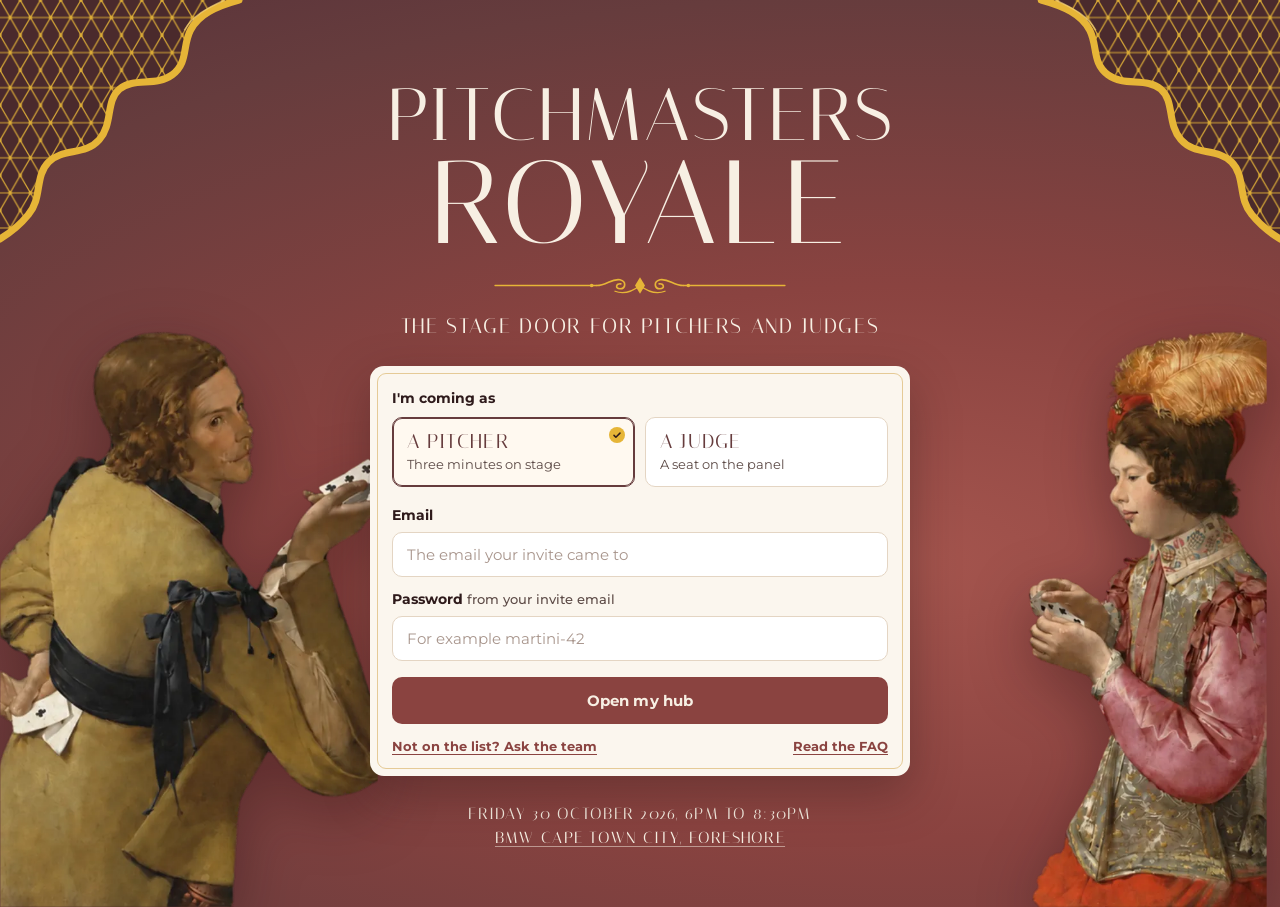
==== commit 431477e3: "Add Royale paintings to the hub Co-Authored-By: Claude Opus 5.5 <noreply@anthropic.com> Claude-Sessi" ====
--- a/index.html
+++ b/index.html
@@ -73,8 +73,8 @@
 .corner.l{left:0}
 .corner.r{right:0;transform:scaleX(-1)}
 .art{position:absolute;pointer-events:none;z-index:0;filter:drop-shadow(0 18px 30px rgba(30,10,12,.35))}
-.gate-art-l{left:-2%;bottom:0;width:clamp(220px,25vw,380px)}
-.gate-art-r{right:-2%;bottom:0;width:clamp(220px,25vw,380px)}
+.gate-art-l{left:0;bottom:0;height:clamp(300px,64vh,660px);width:auto}
+.gate-art-r{right:1%;bottom:0;height:clamp(300px,64vh,660px);width:auto}
 .gate-in{position:relative;z-index:1;width:100%;max-width:540px;text-align:center;animation:pmCurtain .6s ease both}
 .title{font-family:var(--pm-display);font-weight:400;text-transform:uppercase;line-height:.92;margin:0}
 .title .t1{display:block;font-size:clamp(40px,8.4vw,74px);letter-spacing:.02em}
@@ -144,7 +144,7 @@
 
 /* welcome */
 .welcome-in{position:relative;z-index:1;max-width:620px}
-.welcome-art{right:-30px;bottom:-10px;width:clamp(220px,32vw,380px)}
+.welcome-art{right:-6px;top:44%;width:clamp(260px,36vw,470px)}
 #checklist{list-style:none;margin:26px 0 0;padding:0;display:flex;flex-direction:column;gap:8px;max-width:470px}
 .check{display:flex;align-items:center;gap:12px;width:100%;text-align:left;padding:11px 14px;border-radius:var(--pm-r-md);cursor:pointer;background:#fff;border:1.5px solid var(--pm-line)}
 .check:hover{border-color:var(--pm-ink-2)}
@@ -172,6 +172,10 @@
 .wine-card .muted{color:rgba(247,239,227,.82);font-size:13.5px}
 .dress{margin-top:16px;padding:14px 16px;border-radius:var(--pm-r-md);background:rgba(247,239,227,.08);border:1px solid rgba(230,181,55,.35);position:relative}
 .dress b{color:var(--pm-gold)}
+.wine-card.has-art{padding-bottom:0}
+.wine-card.has-art .wine-text{position:relative;z-index:1}
+.wine-art{position:relative;display:block;width:min(240px,62%);margin:10px -12px 0 auto;filter:drop-shadow(0 14px 24px rgba(0,0,0,.35))}
+.modal-art{position:absolute;right:58px;bottom:-34px;height:150px;pointer-events:none}
 
 /* three minutes */
 .tips{display:grid;grid-template-columns:repeat(auto-fit,minmax(230px,1fr));gap:14px;margin:24px 0 0}
@@ -267,7 +271,8 @@
 .recap span{font-weight:700}
 .recap em{margin-left:auto;font-style:normal;font-size:13px;color:rgba(247,239,227,.85)}
 .done-mail{margin-top:16px;font-size:14px;color:rgba(247,239,227,.9)}
-.done-art{bottom:0;right:2%;width:clamp(200px,26vw,360px)}
+.done-art{bottom:0;right:1%;height:min(66vh,560px);width:auto}
+.done-in > .done-mail:last-child{max-width:44ch;margin-left:auto;margin-right:auto}
 
 /* 9 · RESPONSIVE ------------------------------------------- */
 @media (max-width:980px){
@@ -277,7 +282,7 @@
 }
 @media (max-width:760px){
   .two-col{grid-template-columns:1fr}
-  .welcome-art,.done-art{display:none}
+  .welcome-art,.done-art,.modal-art{display:none}
   .facts{grid-template-columns:1fr}
   .gate-art-l,.gate-art-r{display:none}
   .prog{display:none}
@@ -559,12 +564,15 @@
             <div class="field"><label class="label" for="fNotes">Anything else?</label><textarea class="textarea" id="fNotes" data-field="notes" rows="3" placeholder="A request, a question, a nervous thought. Tell us."></textarea></div>
           </div>
         </div>
-        <div class="wine-card">
+        <div class="wine-card has-art">
           <img class="corner r" src="assets/royale/lattice-corner.svg" alt="">
-          <h2>Almost there</h2>
-          <p>Fill these in, then continue to read everything through once before you lock it in.</p>
-          <p class="muted">You can come back and change anything until <strong class="ev-deadline"></strong>.</p>
-          <div class="dress"><b>Dress code.</b> <span class="ev-dress"></span></div>
+          <div class="wine-text">
+            <h2>Almost there</h2>
+            <p>Fill these in, then continue to read everything through once before you lock it in.</p>
+            <p class="muted">You can come back and change anything until <strong class="ev-deadline"></strong>.</p>
+            <div class="dress"><b>Dress code.</b> <span class="ev-dress"></span></div>
+          </div>
+          <img class="wine-art" src="assets/royale/tailor.webp" alt="" onerror="this.remove()">
         </div>
       </div>
     </div>
@@ -587,6 +595,7 @@
     <div class="modal-head">
       <img class="corner r" src="assets/royale/lattice-corner.svg" alt="">
       <button class="modal-x" data-close="faq" aria-label="Close">✕</button>
+      <img class="modal-art" src="assets/royale/cherub-a.webp" alt="" onerror="this.remove()">
       <h2 id="faqTitle">Frequent fears and questions</h2>
       <p>Before you ask, the answer might be here.</p>
     </div>
@@ -602,6 +611,7 @@
   <div class="modal small on-paper" role="dialog" aria-modal="true" aria-labelledby="askTitle">
     <div class="modal-head">
       <button class="modal-x" data-close="ask" aria-label="Close">✕</button>
+      <img class="modal-art" src="assets/royale/cherub-b.webp" alt="" onerror="this.remove()">
       <h2 id="askTitle">Ask the team</h2>
       <p>Your message goes straight to Annie and Lee-Anne by email.</p>
     </div>
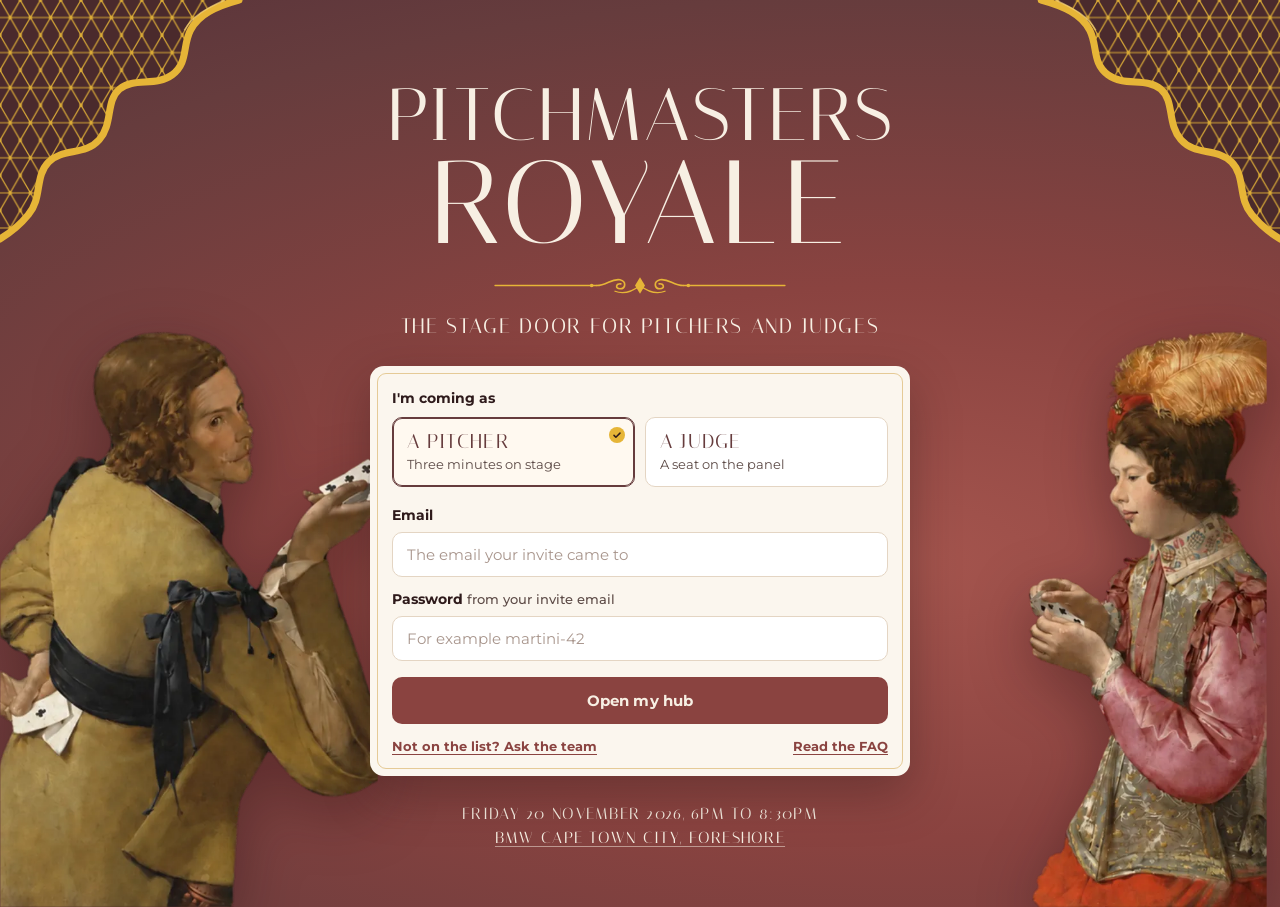
==== commit 47dbb649: "Move Royale to Friday 20 November; sender switchable from a Settings tab - Hub, console and email co" ====
--- a/index.html
+++ b/index.html
@@ -4,10 +4,10 @@
 <meta charset="utf-8">
 <meta name="viewport" content="width=device-width, initial-scale=1">
 <title>Pitchmasters Royale Pitch Hub</title>
-<meta name="description" content="The stage door for Pitchmasters Royale pitchers and judges. Friday 30 October 2026, BMW Cape Town City.">
+<meta name="description" content="The stage door for Pitchmasters Royale pitchers and judges. Friday 20 November 2026, BMW Cape Town City.">
 <meta name="theme-color" content="#663C3D">
 <meta property="og:title" content="Pitchmasters Royale Pitch Hub">
-<meta property="og:description" content="Your licence to pitch starts here. Friday 30 October 2026, BMW Cape Town City.">
+<meta property="og:description" content="Your licence to pitch starts here. Friday 20 November 2026, BMW Cape Town City.">
 <meta property="og:image" content="https://pitchershub.vercel.app/assets/email/royale-share.png">
 <meta name="robots" content="noindex">
 <link rel="icon" href="data:image/svg+xml,%3Csvg xmlns='http://www.w3.org/2000/svg' viewBox='0 0 64 64'%3E%3Crect width='64' height='64' rx='12' fill='%23663C3D'/%3E%3Ctext x='32' y='45' font-family='Georgia,serif' font-size='38' text-anchor='middle' fill='%23E6B537'%3EP%3C/text%3E%3C/svg%3E">
@@ -352,7 +352,7 @@
     </form>
 
     <div class="gate-facts">
-      <div id="gateWhen">Friday 30 October 2026, 6pm to 8:30pm</div>
+      <div id="gateWhen">Friday 20 November 2026, 6pm to 8:30pm</div>
       <div><a id="gateWhere" href="#" target="_blank" rel="noopener">BMW Cape Town City, Foreshore</a></div>
     </div>
   </div>
@@ -662,16 +662,16 @@
 
 /* --- CONFIG: everything that changes per event lives here --- */
 var CONFIG = {
-  apiUrl: 'https://script.google.com/macros/s/AKfycbzG0bBQcG8uOw1QdrFOuSOmysY53N804XaIbGxyxTea_7EA80Qhue3Q59P_HFw3gdqt8w/exec',
+  apiUrl: 'https://script.google.com/macros/s/AKfycbxSil_S689c6GYL5l6S63klkYuy5NwnFlc_ZXYmc9IOPuUMQ9twQrZreZrw4d6Y7bNW/exec',
   event: {
-    dateLong:  'Friday 30 October 2026',
+    dateLong:  'Friday 20 November 2026',
     time:      '6pm to 8:30pm',
     doors:     '6pm',
     venue:     'BMW Cape Town City',
     venueLine: 'Harbour Arch, Foreshore, Cape Town',
     mapsUrl:   'https://www.google.com/maps/search/?api=1&query=BMW+Cape+Town+City+Harbour+Arch+Foreshore+Cape+Town',
     host:      'BMW Cape Town City',
-    deadline:  'Wednesday 28 October',
+    deadline:  'Wednesday 18 November',
     pitchMinutes: 3,
     earlyTime: '5:15',
     dress:     'Dress to impress: bow ties, posh frocks, slick jackets and a touch of 007 glamour.'
